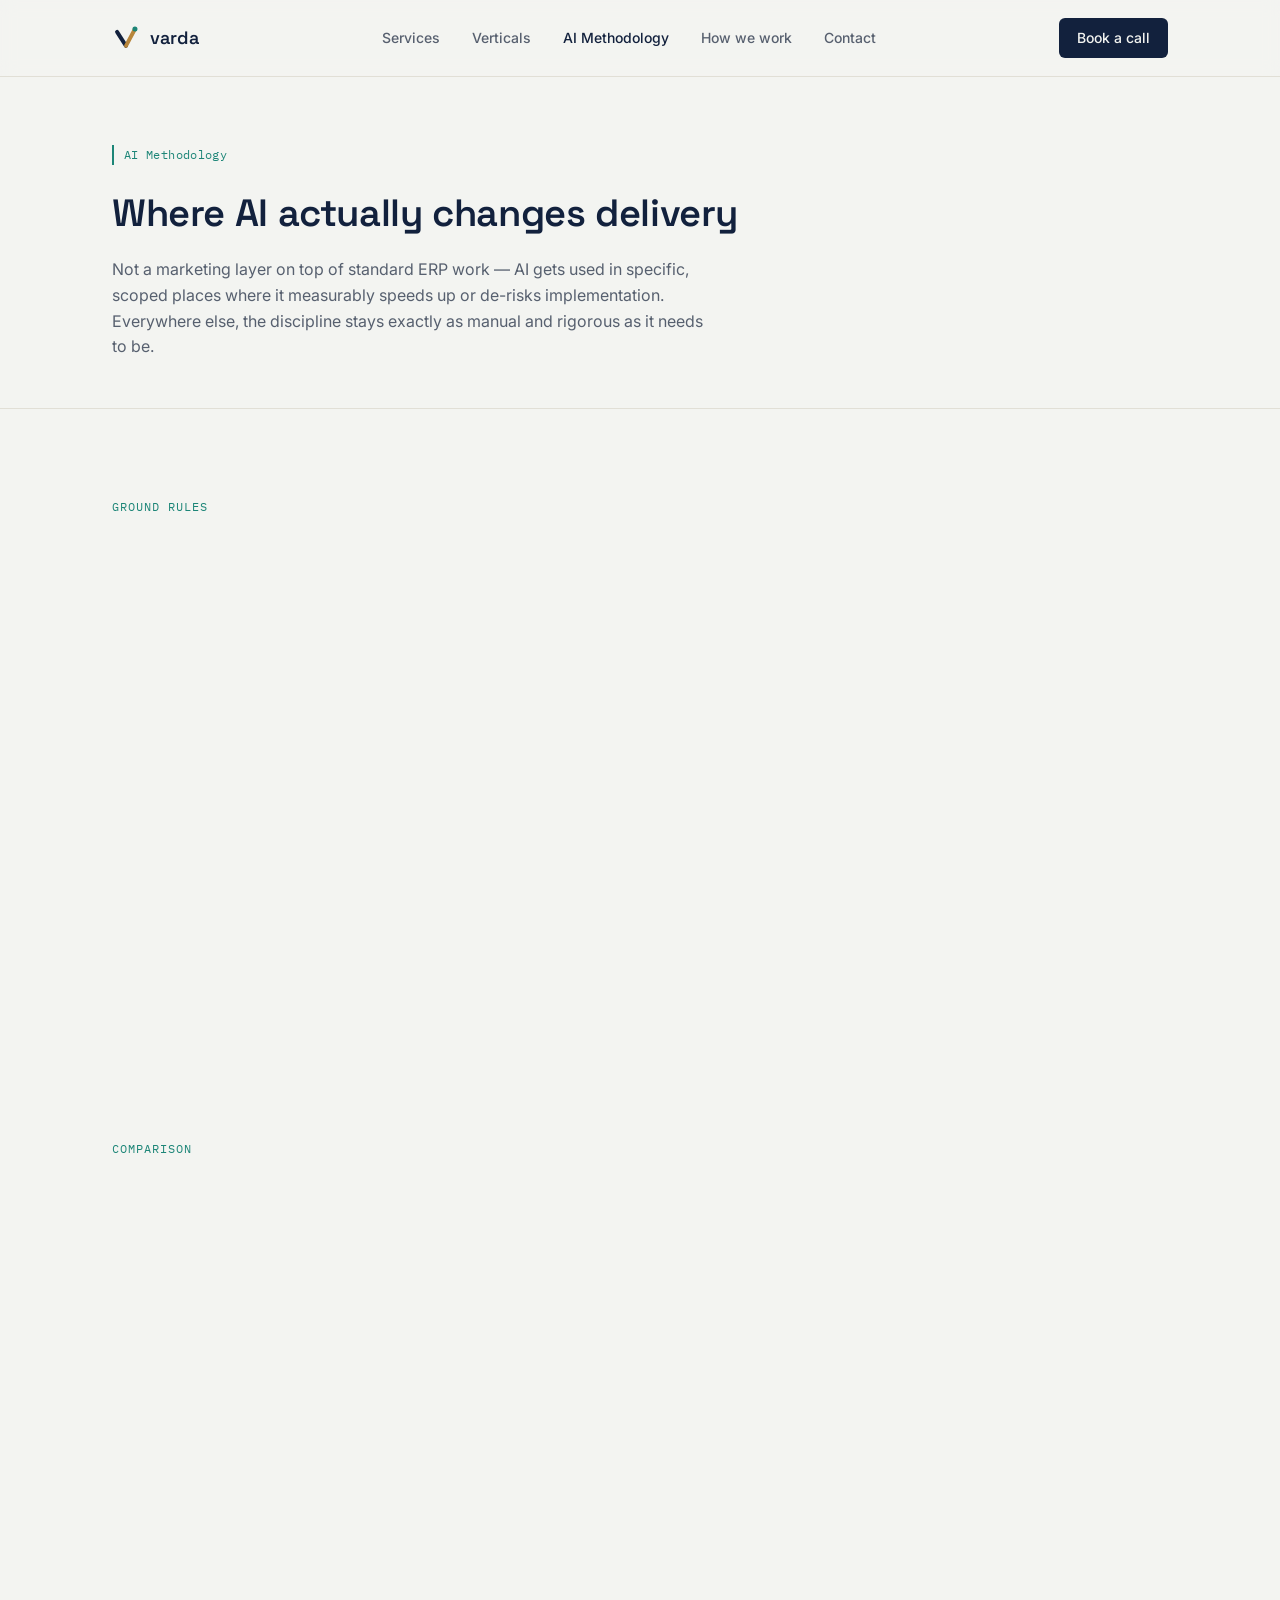
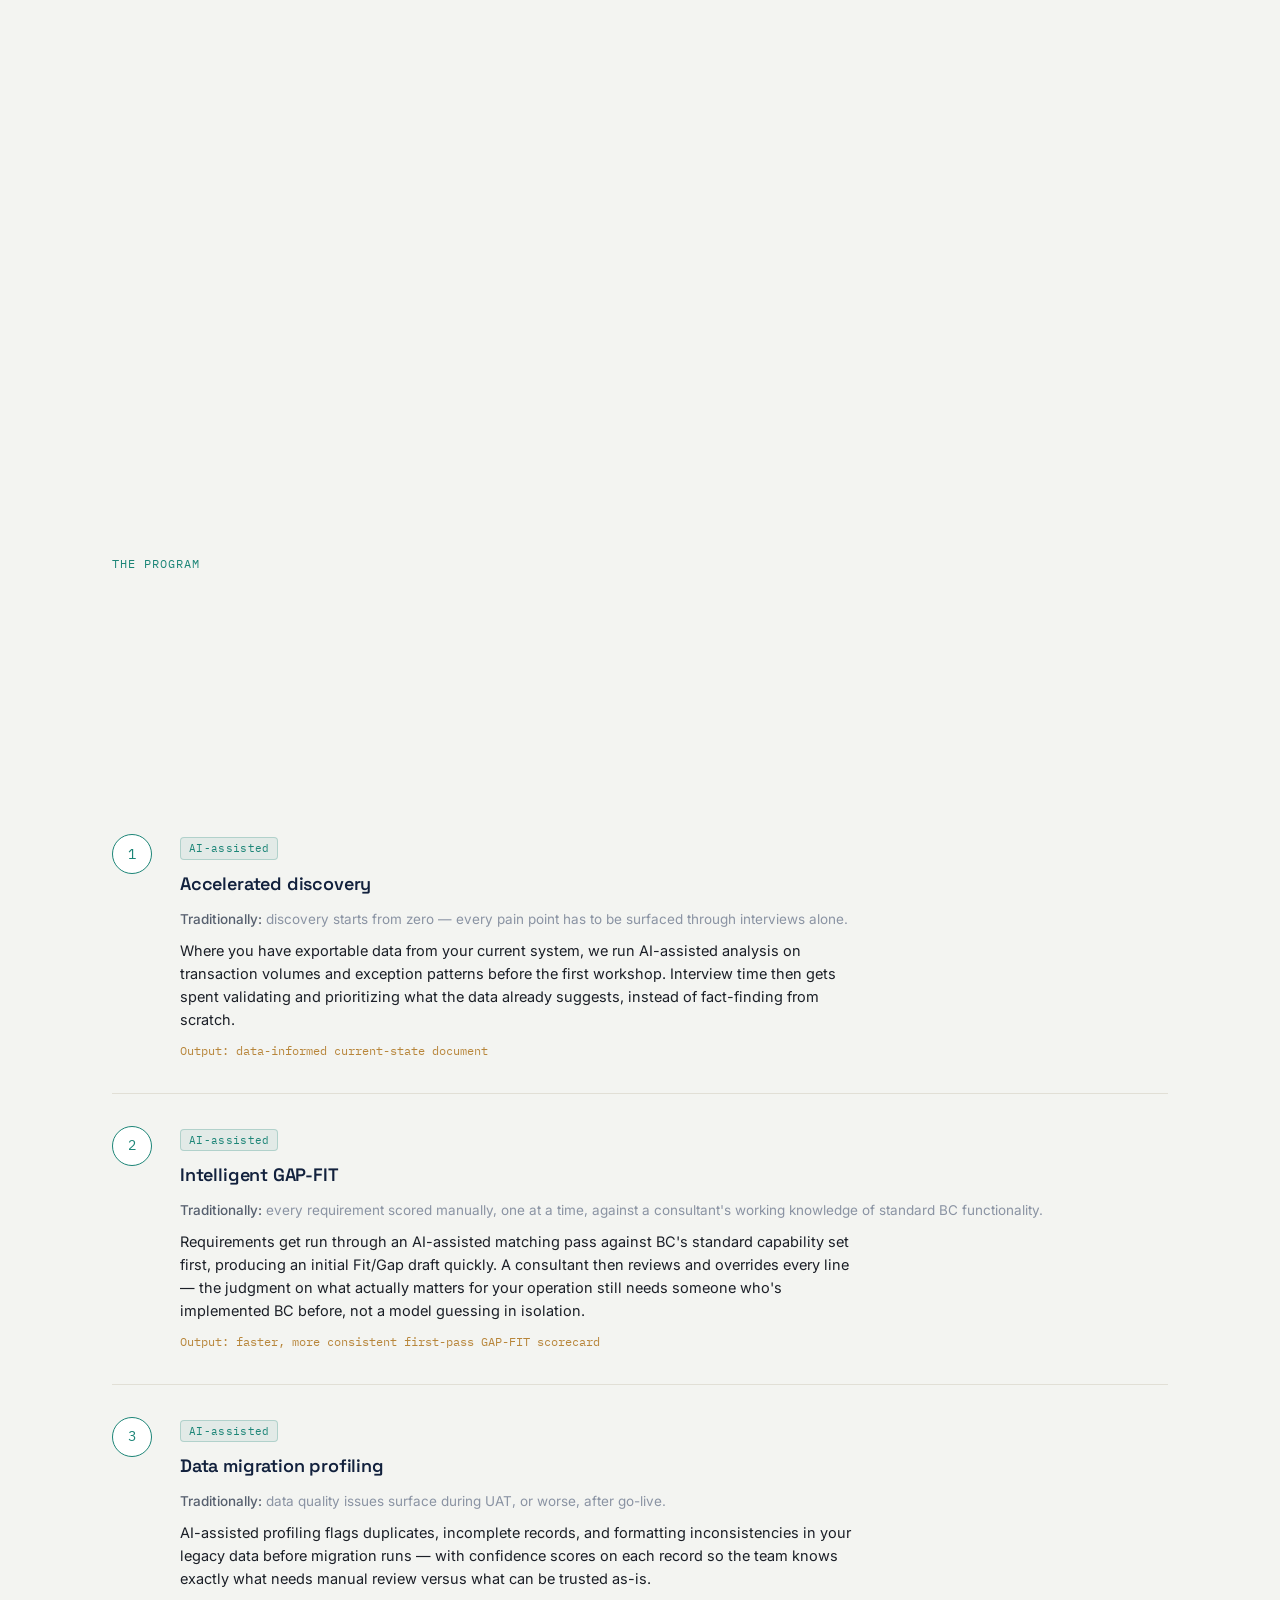
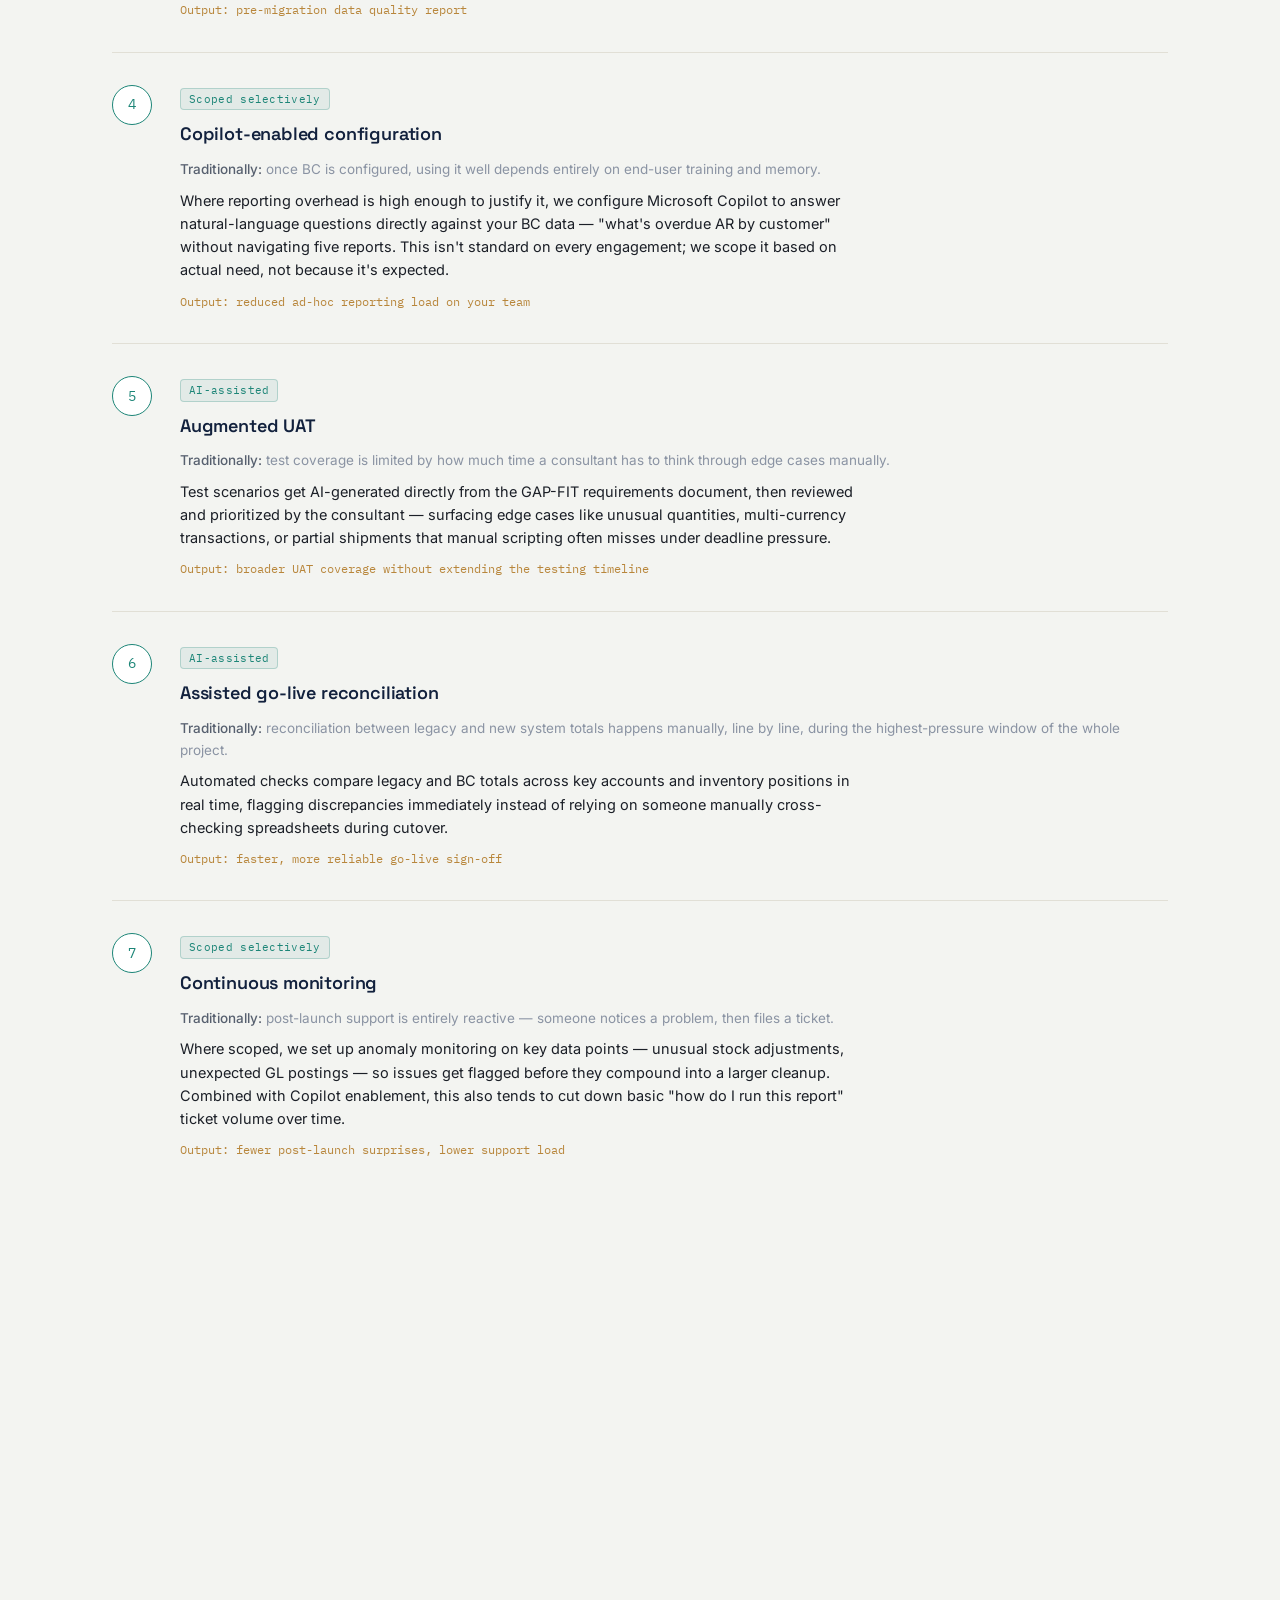
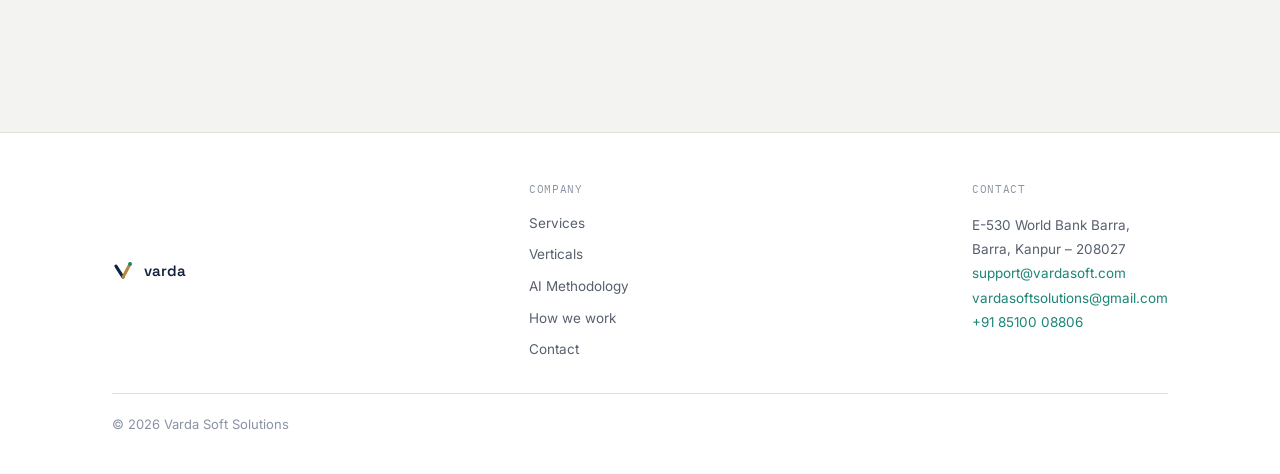
==== ai-methodology.html @ 79a188ea "Add files via upload" ====
<!DOCTYPE html>
<html lang="en">
<head>
<meta charset="UTF-8">
<meta name="viewport" content="width=device-width, initial-scale=1.0">
<title>AI Methodology — Varda Soft Solutions</title>
<link rel="preconnect" href="https://fonts.googleapis.com">
<link rel="stylesheet" href="https://fonts.googleapis.com/css2?family=Space+Grotesk:wght@500;600;700&family=Inter:wght@400;500;600&family=IBM+Plex+Mono:wght@400;500&display=swap">
<link rel="stylesheet" href="styles.css">
</head>
<body>

<header>
  <nav class="nav">
    <div class="brand">
      <svg viewBox="0 0 100 100" aria-hidden="true">
        <path d="M18 28 L50 78" stroke="#12213D" stroke-width="14" stroke-linecap="round" fill="none"/>
        <path d="M50 78 L82 18" stroke="#B8863B" stroke-width="14" stroke-linecap="round" fill="none"/>
        <circle cx="82" cy="18" r="9" fill="#1C8577"/>
      </svg>
      <span class="brand-word">varda</span>
    </div>
    <div class="navlinks">
      <a href="services.html">Services</a>
      <a href="verticals.html">Verticals</a>
      <a href="ai-methodology.html" class="active">AI Methodology</a>
      <a href="how-we-work.html">How we work</a>
      <a href="contact.html">Contact</a>
    </div>
    <a href="contact.html" class="navcta">Book a call</a>
  </nav>
</header>

<section class="page-hero">
  <div class="wrap">
    <span class="eyebrow">AI Methodology</span>
    <h1>Where AI actually changes delivery</h1>
    <p class="lead">Not a marketing layer on top of standard ERP work — AI gets used in specific, scoped places where it measurably speeds up or de-risks implementation. Everywhere else, the discipline stays exactly as manual and rigorous as it needs to be.</p>
  </div>
</section>

<section>
  <div class="wrap">
    <div class="section-label">Ground rules</div>
    <h2 class="section-title reveal">Three principles before any AI touches your implementation</h2>
    <div class="principle-grid reveal">
      <div class="principle-card">
        <div class="pnum">01</div>
        <h3>AI accelerates judgment, it doesn't replace it</h3>
        <p>Every AI-assisted output — a GAP-FIT draft, a data anomaly flag, a generated test case — gets reviewed by a consultant before it becomes a decision. AI produces a faster first pass; a person who has actually implemented BC signs off on it.</p>
      </div>
      <div class="principle-card">
        <div class="pnum">02</div>
        <h3>Scoped where it earns its cost</h3>
        <p>Not every engagement needs Copilot enablement or anomaly monitoring. We scope AI components based on where the manual effort is genuinely high — not because it's a trend worth billing for.</p>
      </div>
      <div class="principle-card">
        <div class="pnum">03</div>
        <h3>Sure Step and GAP-FIT discipline stays intact</h3>
        <p>AI doesn't skip phases or shortcut rigor. The same discovery, GAP-FIT, UAT, and cutover structure applies — it just runs faster and catches more, because a first pass gets done by a model instead of by hand.</p>
      </div>
    </div>
  </div>
</section>

<section>
  <div class="wrap">
    <div class="section-label">Comparison</div>
    <h2 class="section-title reveal">Traditional delivery vs. our approach</h2>
    <p class="section-sub reveal">Same phases, same rigor — different amount of manual grind at each step.</p>
    <div class="compare-wrap reveal">
      <table class="compare">
        <tr>
          <th>Phase</th>
          <th>Traditional approach</th>
          <th>Our approach</th>
        </tr>
        <tr>
          <td>Discovery</td>
          <td class="traditional">Entirely workshop and interview-driven. 2–3 weeks of people describing their process, which often differs from how they actually run it.</td>
          <td class="ai">Interviews supplemented with AI-assisted analysis of exported transaction data, where available — surfacing actual usage patterns and exception volumes before the first workshop.</td>
        </tr>
        <tr>
          <td>GAP-FIT</td>
          <td class="traditional">Manual scoring against a mental checklist. Quality and completeness depend heavily on individual consultant experience.</td>
          <td class="ai">AI-assisted first-pass matching of requirements against BC's standard capability set, producing a draft scorecard fast — then validated line by line by a consultant.</td>
        </tr>
        <tr>
          <td>Data migration</td>
          <td class="traditional">Issues like duplicates and inconsistent formatting usually surface during UAT, or after go-live once numbers don't add up.</td>
          <td class="ai">AI-assisted data profiling flags anomalies and duplicates before migration, with confidence scores showing exactly which records need manual review.</td>
        </tr>
        <tr>
          <td>UAT</td>
          <td class="traditional">Hand-written test scripts. Coverage limited by how much time the consultant has to think through edge cases.</td>
          <td class="ai">Test scenarios AI-generated from the GAP-FIT document, then reviewed and prioritized — surfacing edge cases manual scripting tends to miss under time pressure.</td>
        </tr>
        <tr>
          <td>Go-live reconciliation</td>
          <td class="traditional">Manual, line-by-line comparison between legacy and new system totals, done under time pressure during the cutover window.</td>
          <td class="ai">Automated reconciliation checks compare legacy and BC totals across key accounts and inventory positions, flagging discrepancies immediately.</td>
        </tr>
        <tr>
          <td>Post-launch support</td>
          <td class="traditional">Reactive — issues get reported by users, then investigated after the fact.</td>
          <td class="ai">Where scoped: anomaly monitoring on key data points, plus Copilot-enabled natural-language queries that reduce basic reporting tickets.</td>
        </tr>
      </table>
    </div>
  </div>
</section>

<section>
  <div class="wrap">
    <div class="section-label">The program</div>
    <h2 class="section-title reveal">The AI-augmented delivery phases in detail</h2>
    <p class="section-sub reveal">Same six-to-seven phase structure as any Sure Step-aligned engagement — here's specifically where and how AI gets layered in.</p>

    <div class="phase-detail">
      <div class="dot">1</div>
      <div>
        <span class="ai-tag">AI-assisted</span>
        <h3>Accelerated discovery</h3>
        <p class="trad-line"><strong>Traditionally:</strong> discovery starts from zero — every pain point has to be surfaced through interviews alone.</p>
        <p class="our-line">Where you have exportable data from your current system, we run AI-assisted analysis on transaction volumes and exception patterns before the first workshop. Interview time then gets spent validating and prioritizing what the data already suggests, instead of fact-finding from scratch.</p>
        <div class="phase-meta">Output: data-informed current-state document</div>
      </div>
    </div>

    <div class="phase-detail">
      <div class="dot">2</div>
      <div>
        <span class="ai-tag">AI-assisted</span>
        <h3>Intelligent GAP-FIT</h3>
        <p class="trad-line"><strong>Traditionally:</strong> every requirement scored manually, one at a time, against a consultant's working knowledge of standard BC functionality.</p>
        <p class="our-line">Requirements get run through an AI-assisted matching pass against BC's standard capability set first, producing an initial Fit/Gap draft quickly. A consultant then reviews and overrides every line — the judgment on what actually matters for your operation still needs someone who's implemented BC before, not a model guessing in isolation.</p>
        <div class="phase-meta">Output: faster, more consistent first-pass GAP-FIT scorecard</div>
      </div>
    </div>

    <div class="phase-detail">
      <div class="dot">3</div>
      <div>
        <span class="ai-tag">AI-assisted</span>
        <h3>Data migration profiling</h3>
        <p class="trad-line"><strong>Traditionally:</strong> data quality issues surface during UAT, or worse, after go-live.</p>
        <p class="our-line">AI-assisted profiling flags duplicates, incomplete records, and formatting inconsistencies in your legacy data before migration runs — with confidence scores on each record so the team knows exactly what needs manual review versus what can be trusted as-is.</p>
        <div class="phase-meta">Output: pre-migration data quality report</div>
      </div>
    </div>

    <div class="phase-detail">
      <div class="dot">4</div>
      <div>
        <span class="ai-tag">Scoped selectively</span>
        <h3>Copilot-enabled configuration</h3>
        <p class="trad-line"><strong>Traditionally:</strong> once BC is configured, using it well depends entirely on end-user training and memory.</p>
        <p class="our-line">Where reporting overhead is high enough to justify it, we configure Microsoft Copilot to answer natural-language questions directly against your BC data — "what's overdue AR by customer" without navigating five reports. This isn't standard on every engagement; we scope it based on actual need, not because it's expected.</p>
        <div class="phase-meta">Output: reduced ad-hoc reporting load on your team</div>
      </div>
    </div>

    <div class="phase-detail">
      <div class="dot">5</div>
      <div>
        <span class="ai-tag">AI-assisted</span>
        <h3>Augmented UAT</h3>
        <p class="trad-line"><strong>Traditionally:</strong> test coverage is limited by how much time a consultant has to think through edge cases manually.</p>
        <p class="our-line">Test scenarios get AI-generated directly from the GAP-FIT requirements document, then reviewed and prioritized by the consultant — surfacing edge cases like unusual quantities, multi-currency transactions, or partial shipments that manual scripting often misses under deadline pressure.</p>
        <div class="phase-meta">Output: broader UAT coverage without extending the testing timeline</div>
      </div>
    </div>

    <div class="phase-detail">
      <div class="dot">6</div>
      <div>
        <span class="ai-tag">AI-assisted</span>
        <h3>Assisted go-live reconciliation</h3>
        <p class="trad-line"><strong>Traditionally:</strong> reconciliation between legacy and new system totals happens manually, line by line, during the highest-pressure window of the whole project.</p>
        <p class="our-line">Automated checks compare legacy and BC totals across key accounts and inventory positions in real time, flagging discrepancies immediately instead of relying on someone manually cross-checking spreadsheets during cutover.</p>
        <div class="phase-meta">Output: faster, more reliable go-live sign-off</div>
      </div>
    </div>

    <div class="phase-detail">
      <div class="dot">7</div>
      <div>
        <span class="ai-tag">Scoped selectively</span>
        <h3>Continuous monitoring</h3>
        <p class="trad-line"><strong>Traditionally:</strong> post-launch support is entirely reactive — someone notices a problem, then files a ticket.</p>
        <p class="our-line">Where scoped, we set up anomaly monitoring on key data points — unusual stock adjustments, unexpected GL postings — so issues get flagged before they compound into a larger cleanup. Combined with Copilot enablement, this also tends to cut down basic "how do I run this report" ticket volume over time.</p>
        <div class="phase-meta">Output: fewer post-launch surprises, lower support load</div>
      </div>
    </div>

  </div>
</section>

<section>
  <div class="wrap">
    <div class="cta-band reveal">
      <h2>Want to know which parts of this actually apply to your project?</h2>
      <p>Not every engagement needs every AI component — we'll tell you honestly which ones are worth it for your scope.</p>
      <a href="contact.html" class="btn-primary">Book a discovery call</a>
    </div>
  </div>
</section>

<footer>
  <div class="wrap">
    <div class="footer-top">
      <div class="brand">
        <svg viewBox="0 0 100 100" aria-hidden="true" style="width:22px;height:22px;">
          <path d="M18 28 L50 78" stroke="#12213D" stroke-width="14" stroke-linecap="round" fill="none"/>
          <path d="M50 78 L82 18" stroke="#B8863B" stroke-width="14" stroke-linecap="round" fill="none"/>
          <circle cx="82" cy="18" r="9" fill="#1C8577"/>
        </svg>
        <span class="brand-word" style="font-size:15px;">varda</span>
      </div>
      <div>
        <div class="footer-col-label">Company</div>
        <div class="footer-links">
          <a href="services.html">Services</a>
          <a href="verticals.html">Verticals</a>
          <a href="ai-methodology.html">AI Methodology</a>
          <a href="how-we-work.html">How we work</a>
          <a href="contact.html">Contact</a>
        </div>
      </div>
      <div>
        <div class="footer-col-label">Contact</div>
        <div class="footer-contact">
          E-530 World Bank Barra,<br>Barra, Kanpur – 208027<br>
          <a href="mailto:support@vardasoft.com">support@vardasoft.com</a><br>
          <a href="mailto:vardasoftsolutions@gmail.com">vardasoftsolutions@gmail.com</a><br>
          <a href="tel:+918510008806">+91 85100 08806</a>
        </div>
      </div>
    </div>
    <div class="footer-bottom">
      <div class="footer-copy">© 2026 Varda Soft Solutions</div>
    </div>
  </div>
</footer>

</body>
</html>
---- styles.css ----
:root{
  --ink:#12213D;
  --ink-2:#1B2E52;
  --brass:#B8863B;
  --brass-light:#D9AE6C;
  --teal:#1C8577;
  --paper:#F3F4F1;
  --paper-2:#FFFFFF;
  --slate:#57606F;
  --slate-light:#8A93A3;
  --text:#1B1F27;
  --border:#E1DFD6;
  --radius:10px;
  --wrap:1120px;
}
*{box-sizing:border-box;margin:0;padding:0;}
html{scroll-behavior:smooth;}
body{
  font-family:'Inter',sans-serif;
  background:var(--paper);
  color:var(--text);
  line-height:1.6;
  -webkit-font-smoothing:antialiased;
}
a{color:inherit;text-decoration:none;}
.wrap{max-width:var(--wrap);margin:0 auto;padding:0 32px;}
h1,h2,h3{font-family:'Space Grotesk',sans-serif;font-weight:600;color:var(--ink);letter-spacing:-0.01em;}
.mono{font-family:'IBM Plex Mono',monospace;}

/* header */
header{
  position:sticky;top:0;z-index:50;
  background:rgba(243,244,241,0.92);
  backdrop-filter:blur(8px);
  border-bottom:0.5px solid var(--border);
}
.nav{display:flex;align-items:center;justify-content:space-between;padding:18px 32px;max-width:var(--wrap);margin:0 auto;}
.brand{display:flex;align-items:center;gap:10px;}
.brand svg{width:28px;height:28px;flex-shrink:0;}
.brand-word{font-family:'Space Grotesk',sans-serif;font-weight:600;font-size:18px;color:var(--ink);}
.navlinks{display:flex;gap:32px;font-size:14px;font-weight:500;color:var(--slate);}
.navlinks a:hover, .navlinks a.active{color:var(--ink);}
.navcta{
  font-size:14px;font-weight:500;padding:9px 18px;
  background:var(--ink);color:var(--paper);border-radius:6px;
  transition:background 0.15s ease;
}
.navcta:hover{background:var(--ink-2);}

/* hero (home) */
.hero{position:relative;overflow:hidden;padding:96px 0 88px;}
.hero-motif{position:absolute;top:-40px;right:-60px;width:520px;height:520px;opacity:0.05;pointer-events:none;}
.hero-inner{max-width:680px;position:relative;z-index:1;}
.eyebrow{
  display:inline-block;
  font-family:'IBM Plex Mono',monospace;font-size:12px;color:var(--teal);
  border-left:2px solid var(--teal);
  padding-left:10px;margin-bottom:24px;letter-spacing:0.03em;
}
.hero h1{font-size:52px;line-height:1.08;margin-bottom:20px;}
.hero h1 .accent{color:var(--brass);}
.hero p.lead{font-size:18px;color:var(--slate);max-width:560px;margin-bottom:36px;}
.hero-ctas{display:flex;gap:16px;align-items:center;flex-wrap:wrap;}

/* page hero (interior pages) */
.page-hero{padding:64px 0 48px;border-bottom:0.5px solid var(--border);}
.page-hero .eyebrow{margin-bottom:18px;}
.page-hero h1{font-size:38px;margin-bottom:14px;}
.page-hero p.lead{font-size:16px;color:var(--slate);max-width:600px;}

.btn-primary{
  font-size:15px;font-weight:500;padding:14px 26px;border-radius:8px;
  background:var(--brass);color:var(--ink);
  transition:background 0.15s ease, transform 0.15s ease;
  display:inline-block;
}
.btn-primary:hover{background:var(--brass-light);transform:translateY(-1px);}
.btn-ghost{font-size:15px;font-weight:500;color:var(--ink);border-bottom:1.5px solid var(--border);padding-bottom:2px;}
.btn-ghost:hover{border-color:var(--ink);}
a:focus-visible,button:focus-visible{outline:2px solid var(--teal);outline-offset:3px;}

/* credibility strip */
.credibility{border-top:0.5px solid var(--border);border-bottom:0.5px solid var(--border);padding:22px 0;background:var(--paper-2);}
.credibility p{font-size:14px;color:var(--slate);text-align:center;}
.credibility strong{color:var(--ink);font-weight:600;}

/* section shell */
section{padding:88px 0;}
.section-label{
  font-family:'IBM Plex Mono',monospace;font-size:12px;color:var(--teal);
  text-transform:uppercase;letter-spacing:0.08em;margin-bottom:12px;
}
.section-title{font-size:32px;margin-bottom:16px;max-width:560px;}
.section-sub{font-size:16px;color:var(--slate);max-width:520px;margin-bottom:48px;}

/* services */
.service-grid{display:grid;grid-template-columns:repeat(2,1fr);gap:1px;background:var(--border);border:0.5px solid var(--border);border-radius:var(--radius);overflow:hidden;}
.service-card{background:var(--paper-2);padding:36px;}
.service-num{font-family:'IBM Plex Mono',monospace;font-size:12px;color:var(--slate-light);margin-bottom:20px;}
.service-card h3{font-size:19px;margin-bottom:10px;}
.service-card p{font-size:14.5px;color:var(--slate);}
.service-card ul{margin-top:14px;padding-left:18px;}
.service-card li{font-size:13.5px;color:var(--slate);margin-bottom:6px;}

/* service detail (services page) */
.service-detail{border-bottom:0.5px solid var(--border);padding:56px 0;display:grid;grid-template-columns:220px 1fr;gap:48px;}
.service-detail:last-child{border-bottom:none;}
.service-detail .num{font-family:'IBM Plex Mono',monospace;font-size:14px;color:var(--brass);}
.service-detail h2{font-size:24px;margin:8px 0 0;}
.service-detail-body p{font-size:15px;color:var(--slate);margin-bottom:16px;max-width:620px;}
.service-detail-body ul{padding-left:20px;}
.service-detail-body li{font-size:14.5px;color:var(--text);margin-bottom:8px;}
.detail-meta{display:flex;gap:28px;margin:20px 0 24px;flex-wrap:wrap;padding:16px 0;border-top:0.5px solid var(--border);border-bottom:0.5px solid var(--border);}
.detail-meta div{font-size:12.5px;color:var(--slate);}
.detail-meta strong{display:block;color:var(--ink);font-family:'IBM Plex Mono',monospace;font-weight:500;font-size:14px;margin-top:3px;}
.detail-subhead{font-size:12px;font-weight:600;color:var(--ink);text-transform:uppercase;letter-spacing:0.05em;margin:22px 0 10px;}
.detail-subhead:first-of-type{margin-top:4px;}

/* verticals */
.verticals{background:var(--ink);color:var(--paper);}
.verticals .section-label{color:var(--brass-light);}
.verticals .section-title{color:var(--paper);}
.verticals .section-sub{color:#A9B2C4;}
.vert-grid{display:grid;grid-template-columns:repeat(3,1fr);gap:32px;}
.vert-card{border-top:2px solid var(--brass);padding-top:20px;}
.vert-card h3{color:var(--paper);font-size:17px;margin-bottom:10px;}
.vert-card p{font-size:14px;color:#A9B2C4;}

/* vertical detail (verticals page) */
.vertical-detail{border:0.5px solid var(--border);border-radius:var(--radius);background:var(--paper-2);padding:40px;margin-bottom:24px;}
.vertical-detail h2{font-size:22px;margin-bottom:12px;}
.vertical-detail p.intro{font-size:15px;color:var(--slate);max-width:640px;margin-bottom:20px;}
.vertical-detail ul{padding-left:20px;}
.vertical-detail li{font-size:14.5px;color:var(--text);margin-bottom:10px;max-width:680px;}
.vertical-detail li strong{color:var(--ink);}
.vertical-tags{display:flex;gap:8px;flex-wrap:wrap;}
.vertical-tags span{
  font-family:'IBM Plex Mono',monospace;font-size:11.5px;color:var(--teal);
  background:rgba(28,133,119,0.08);border:0.5px solid rgba(28,133,119,0.25);
  padding:4px 10px;border-radius:5px;
}

/* process */
.process-row{display:flex;gap:0;overflow-x:auto;padding-bottom:8px;}
.process-step{flex:1;min-width:150px;padding-right:24px;position:relative;}
.process-step:not(:last-child)::after{
  content:"";position:absolute;top:11px;right:0;width:16px;height:1px;background:var(--border);
}
.process-dot{width:22px;height:22px;border-radius:50%;background:var(--paper-2);border:1.5px solid var(--brass);
  display:flex;align-items:center;justify-content:center;font-family:'IBM Plex Mono',monospace;font-size:11px;color:var(--brass);margin-bottom:16px;}
.process-step h3{font-size:15px;margin-bottom:6px;}
.process-step p{font-size:13px;color:var(--slate);}

/* process detail (how-we-work page) */
.process-detail{display:flex;gap:28px;padding:36px 0;border-bottom:0.5px solid var(--border);}
.process-detail:last-child{border-bottom:none;}
.process-detail .dot{
  flex-shrink:0;width:40px;height:40px;border-radius:50%;background:var(--paper-2);border:1.5px solid var(--brass);
  display:flex;align-items:center;justify-content:center;font-family:'IBM Plex Mono',monospace;font-size:15px;color:var(--brass);
}
.process-detail h3{font-size:19px;margin-bottom:8px;}
.process-detail p{font-size:14.5px;color:var(--slate);max-width:640px;margin-bottom:12px;}
.process-detail ul{padding-left:18px;margin-bottom:10px;}
.process-detail li{font-size:14px;color:var(--text);margin-bottom:6px;max-width:620px;}
.process-detail .phase-meta{font-family:'IBM Plex Mono',monospace;font-size:12px;color:var(--brass);margin-top:8px;}

/* AI methodology page */
.principle-grid{display:grid;grid-template-columns:repeat(3,1fr);gap:24px;margin-bottom:8px;}
.principle-card{background:var(--paper-2);border:0.5px solid var(--border);border-radius:var(--radius);padding:28px;}
.principle-card .pnum{font-family:'IBM Plex Mono',monospace;font-size:12px;color:var(--teal);margin-bottom:14px;}
.principle-card h3{font-size:16px;margin-bottom:10px;}
.principle-card p{font-size:14px;color:var(--slate);}

.compare-wrap{overflow-x:auto;border-radius:var(--radius);border:0.5px solid var(--border);}
table.compare{width:100%;border-collapse:collapse;background:var(--paper-2);min-width:640px;}
table.compare th,table.compare td{padding:16px 20px;text-align:left;font-size:13.5px;vertical-align:top;border-bottom:0.5px solid var(--border);}
table.compare th{background:var(--ink);color:var(--paper);font-family:'Space Grotesk',sans-serif;font-weight:600;font-size:12.5px;text-transform:uppercase;letter-spacing:0.04em;}
table.compare td:first-child{color:var(--ink);width:190px;font-weight:500;}
table.compare td.traditional{color:var(--slate);}
table.compare td.ai{color:var(--text);border-left:2px solid var(--brass);background:rgba(184,134,59,0.05);}
table.compare tr:last-child td{border-bottom:none;}

.ai-tag{
  display:inline-block;font-family:'IBM Plex Mono',monospace;font-size:10.5px;color:var(--teal);
  background:rgba(28,133,119,0.08);border:0.5px solid rgba(28,133,119,0.25);
  padding:2px 8px;border-radius:4px;margin-bottom:10px;letter-spacing:0.03em;
}
.phase-detail{display:flex;gap:28px;padding:32px 0;border-bottom:0.5px solid var(--border);}
.phase-detail:last-child{border-bottom:none;}
.phase-detail .dot{
  flex-shrink:0;width:40px;height:40px;border-radius:50%;background:var(--paper-2);border:1.5px solid var(--teal);
  display:flex;align-items:center;justify-content:center;font-family:'IBM Plex Mono',monospace;font-size:14px;color:var(--teal);
}
.phase-detail h3{font-size:18px;margin-bottom:10px;}
.phase-detail .trad-line{font-size:13.5px;color:var(--slate-light);margin-bottom:8px;}
.phase-detail .trad-line strong{color:var(--slate);font-weight:500;}
.phase-detail .our-line{font-size:14.5px;color:var(--text);margin-bottom:10px;max-width:680px;}
.phase-detail .our-line strong{color:var(--ink);}
.phase-detail .phase-meta{font-family:'IBM Plex Mono',monospace;font-size:12px;color:var(--brass);}

@media (max-width:820px){
  .principle-grid{grid-template-columns:1fr;}
  .phase-detail{flex-direction:column;gap:12px;}
}

/* case studies */
.case-grid{display:grid;grid-template-columns:repeat(3,1fr);gap:24px;}
.case-card{background:var(--paper-2);border:0.5px solid var(--border);border-radius:var(--radius);padding:30px;display:flex;flex-direction:column;}
.case-tag{
  font-family:'IBM Plex Mono',monospace;font-size:11px;color:var(--teal);
  text-transform:uppercase;letter-spacing:0.06em;margin-bottom:14px;
}
.case-placeholder{
  font-size:11px;color:var(--slate-light);border:0.5px dashed var(--border);
  display:inline-block;padding:2px 8px;border-radius:4px;margin-bottom:14px;
}
.case-card h3{font-size:17px;margin-bottom:14px;}
.case-block{margin-bottom:12px;}
.case-block .k{font-size:11px;color:var(--slate-light);text-transform:uppercase;letter-spacing:0.05em;margin-bottom:3px;}
.case-block .v{font-size:13.5px;color:var(--text);}
.case-metric{
  margin-top:auto;padding-top:16px;border-top:0.5px solid var(--border);
  font-family:'IBM Plex Mono',monospace;font-size:20px;color:var(--ink);font-weight:500;
}
.case-metric span{display:block;font-family:'Inter',sans-serif;font-size:12px;color:var(--slate);font-weight:400;margin-top:2px;}

/* testimonials */
.testimonials{background:var(--paper-2);border-top:0.5px solid var(--border);border-bottom:0.5px solid var(--border);}
.testimonial-grid{display:grid;grid-template-columns:repeat(2,1fr);gap:32px;}
.testimonial-card{position:relative;padding-left:28px;}
.testimonial-card .quote-mark{
  position:absolute;left:0;top:-6px;font-family:'Space Grotesk',serif;font-size:40px;color:var(--brass);line-height:1;
}
.testimonial-card p.quote{font-size:15.5px;color:var(--text);margin-bottom:16px;font-style:italic;}
.testimonial-card .who{font-size:13.5px;color:var(--ink);font-weight:500;}
.testimonial-card .role{font-size:12.5px;color:var(--slate);}

/* contact page */
.contact-grid{display:grid;grid-template-columns:1fr 1fr;gap:40px;}
.contact-card{background:var(--paper-2);border:0.5px solid var(--border);border-radius:var(--radius);padding:36px;}
.contact-card h3{font-size:16px;margin-bottom:18px;}
.contact-row{display:flex;gap:12px;margin-bottom:16px;align-items:flex-start;}
.contact-row .k{font-size:12px;color:var(--slate-light);text-transform:uppercase;letter-spacing:0.05em;min-width:70px;padding-top:2px;}
.contact-row .v{font-size:14.5px;color:var(--text);}
.contact-row .v a{color:var(--teal);}
.contact-row .v a:hover{text-decoration:underline;}

/* cta band */
.cta-band{background:var(--paper-2);border:0.5px solid var(--border);border-radius:16px;padding:56px;text-align:center;margin:0 auto;max-width:calc(var(--wrap) - 64px);}
.cta-band h2{font-size:28px;margin-bottom:14px;}
.cta-band p{color:var(--slate);margin-bottom:28px;font-size:15px;}

/* footer */
footer{padding:48px 0 40px;border-top:0.5px solid var(--border);background:var(--paper-2);}
.footer-top{display:flex;justify-content:space-between;flex-wrap:wrap;gap:32px;margin-bottom:32px;}
.footer-links{display:flex;flex-direction:column;gap:10px;font-size:13.5px;color:var(--slate);}
.footer-links a:hover{color:var(--ink);}
.footer-contact{font-size:13.5px;color:var(--slate);line-height:1.8;}
.footer-contact a{color:var(--teal);}
.footer-contact a:hover{text-decoration:underline;}
.footer-col-label{font-family:'IBM Plex Mono',monospace;font-size:11px;color:var(--slate-light);text-transform:uppercase;letter-spacing:0.06em;margin-bottom:14px;}
.footer-bottom{border-top:0.5px solid var(--border);padding-top:20px;display:flex;justify-content:space-between;flex-wrap:wrap;gap:12px;}
.footer-copy{font-size:13px;color:var(--slate-light);}

.reveal{opacity:0;transform:translateY(14px);transition:opacity 0.5s ease, transform 0.5s ease;}
.reveal.in{opacity:1;transform:translateY(0);}

@media (max-width:820px){
  .navlinks{display:none;}
  .hero h1{font-size:38px;}
  .service-grid{grid-template-columns:1fr;}
  .vert-grid{grid-template-columns:1fr;gap:28px;}
  .cta-band{padding:40px 28px;}
  .service-detail{grid-template-columns:1fr;gap:12px;}
  .contact-grid{grid-template-columns:1fr;}
  .footer-top{gap:24px;}
}
@media (prefers-reduced-motion: reduce){
  html{scroll-behavior:auto;}
  .reveal{opacity:1;transform:none;transition:none;}
}
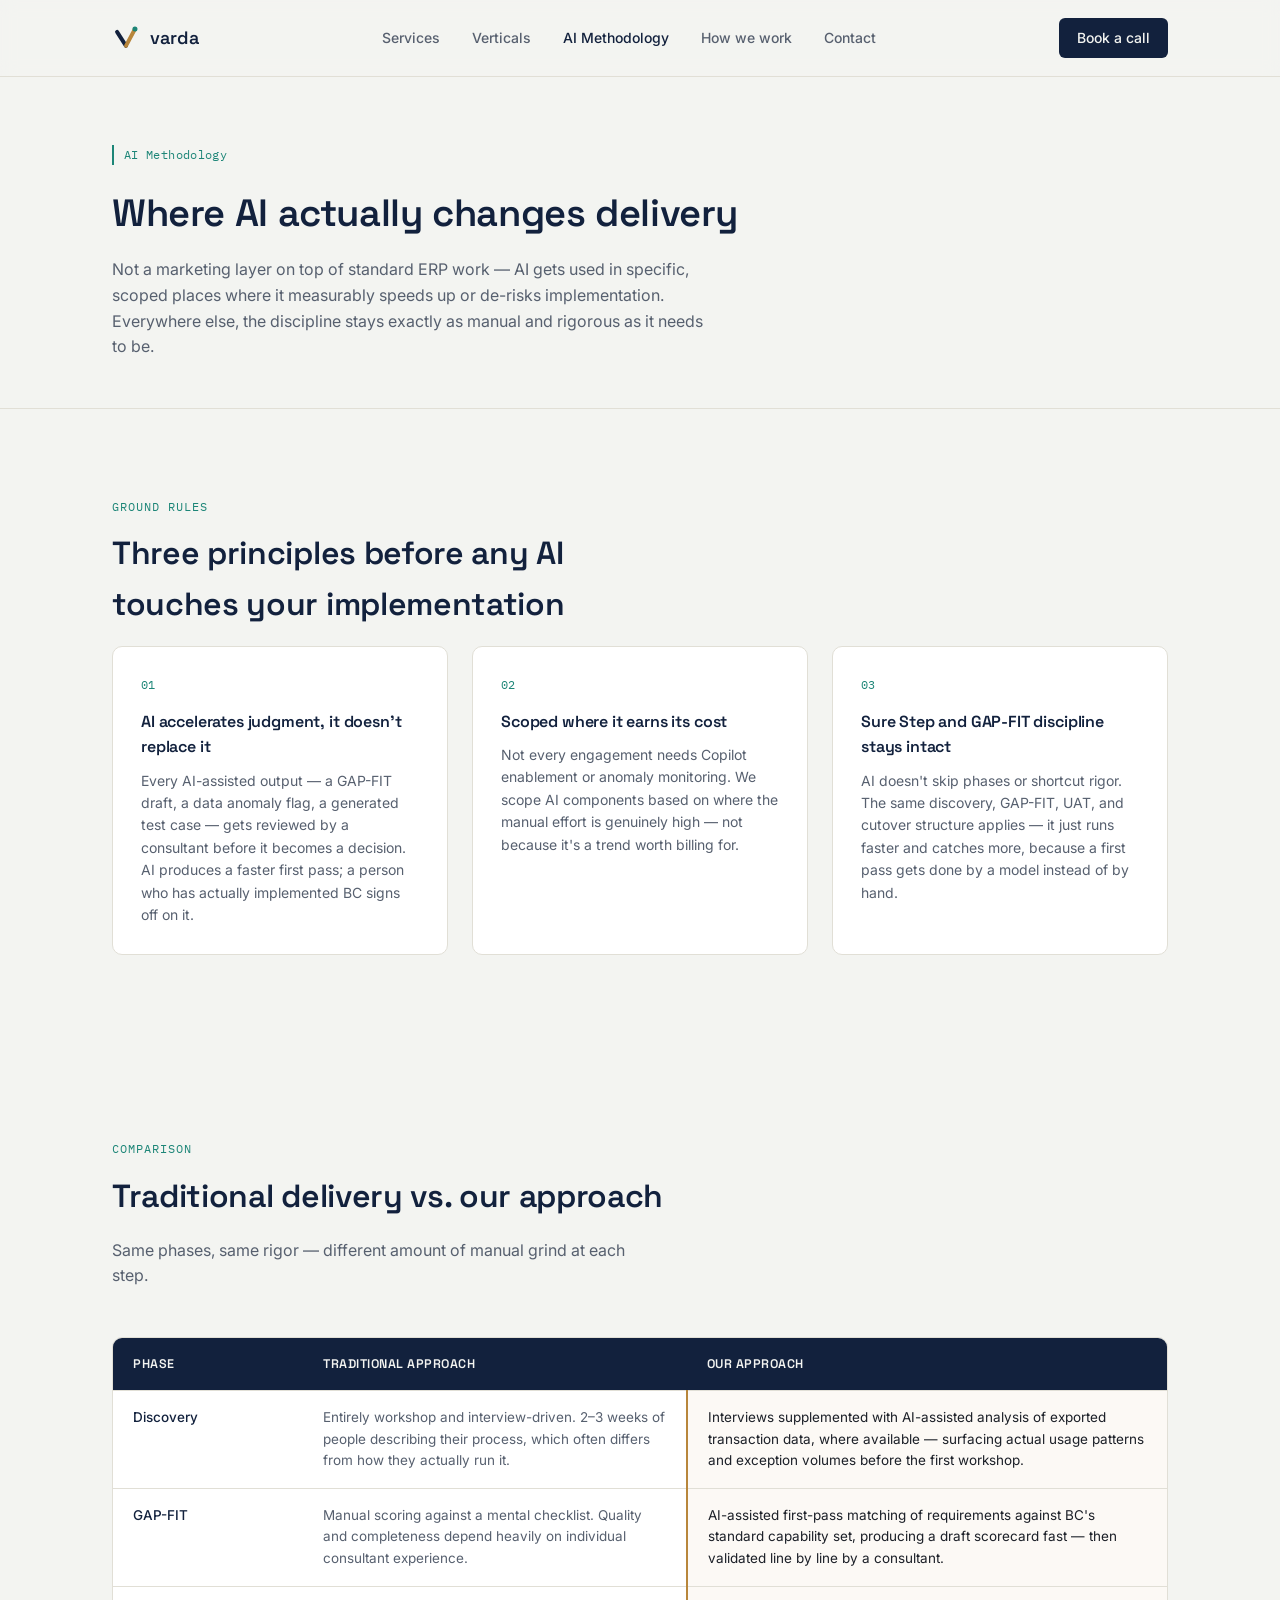
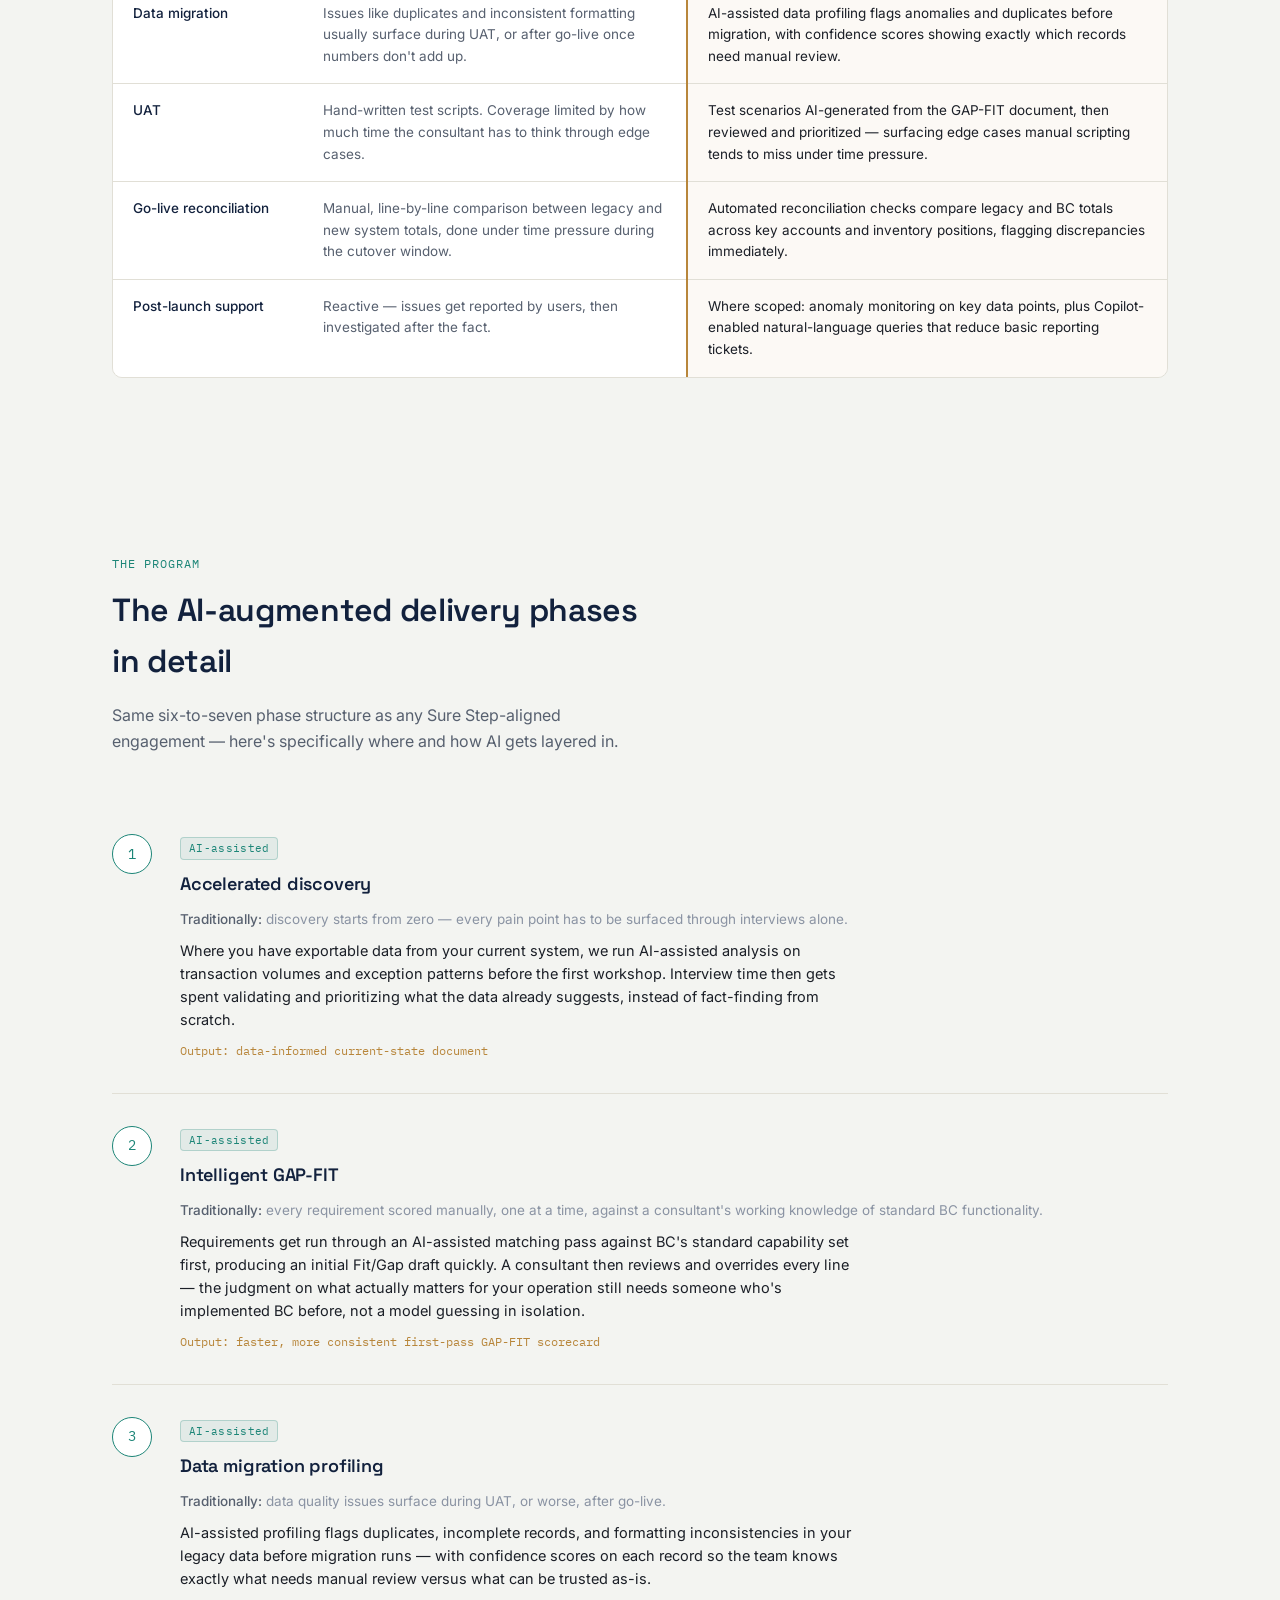
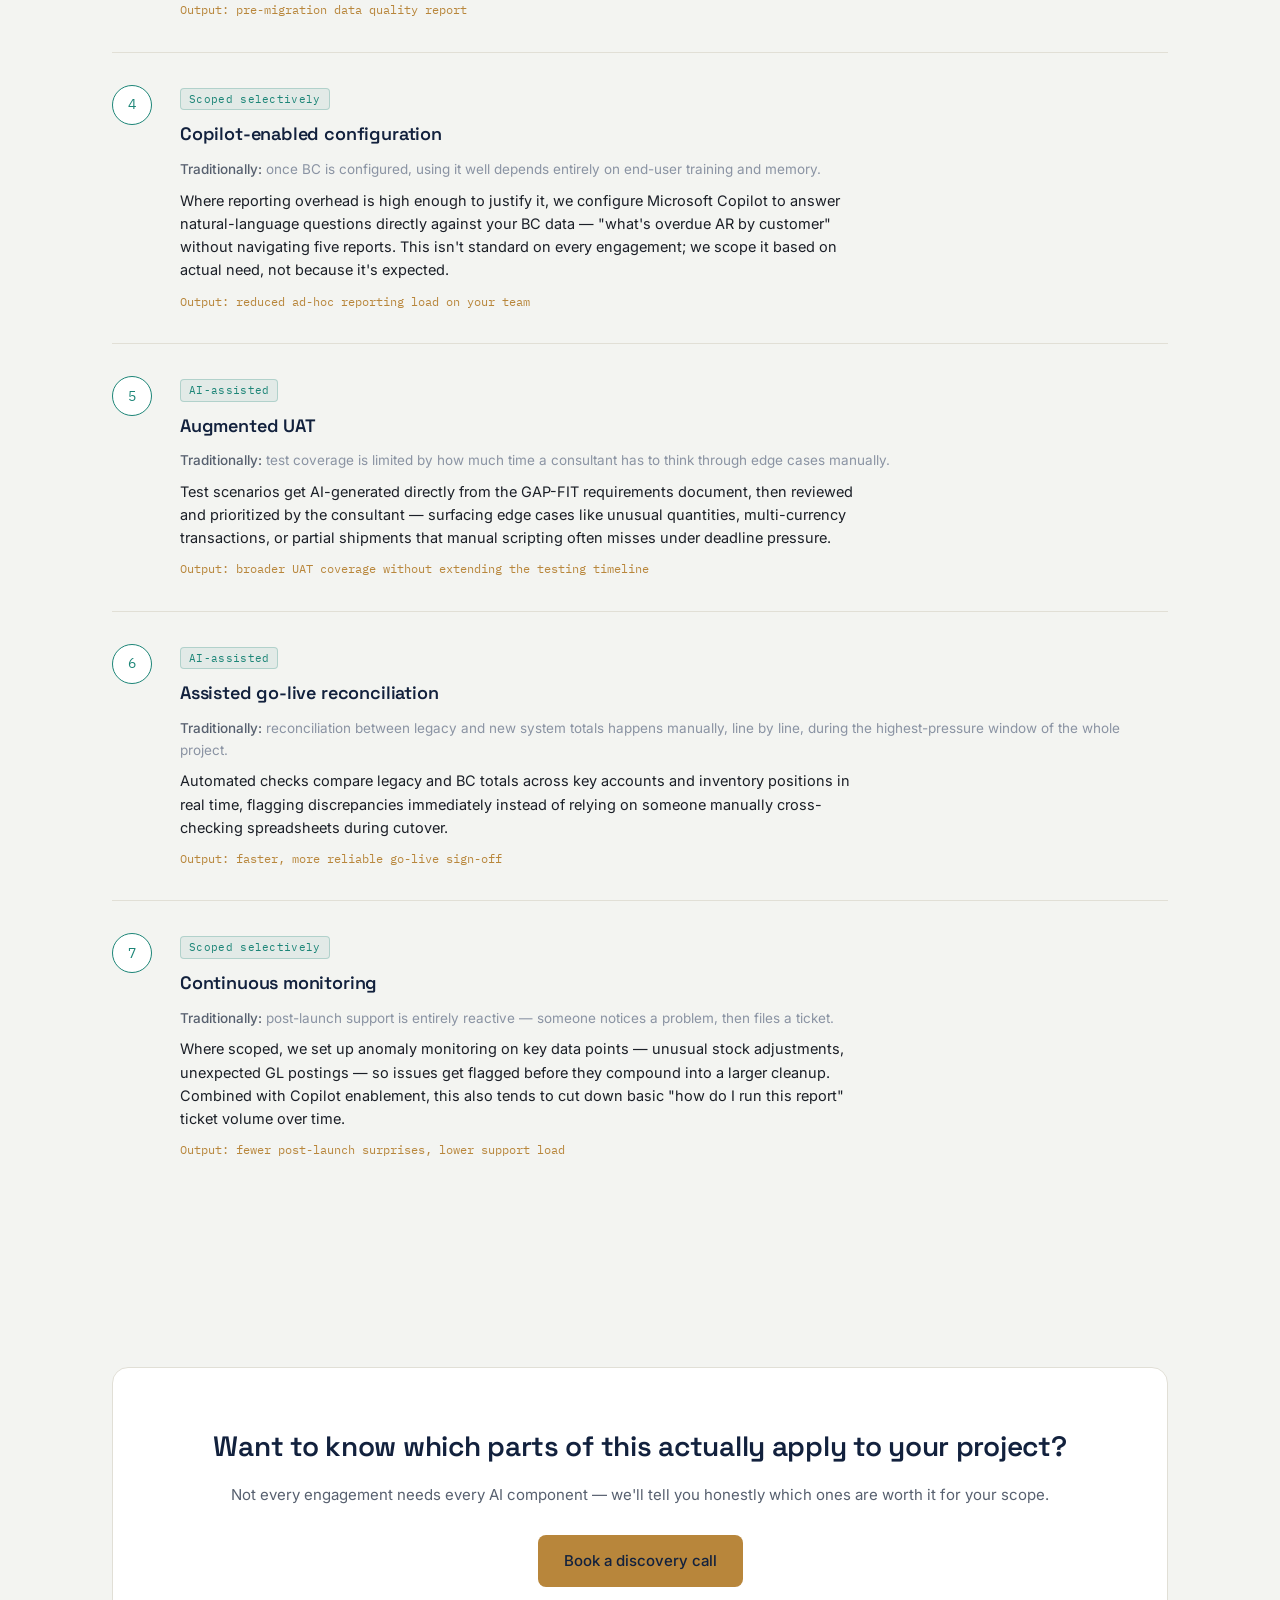
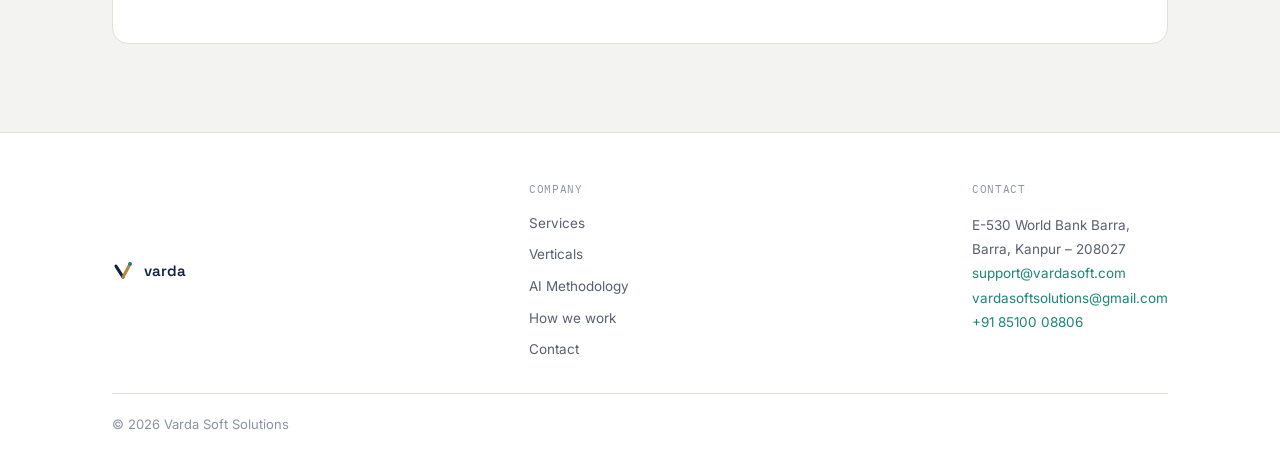
==== commit 745e4c72: "Add files via upload" ====
--- a/ai-methodology.html
+++ b/ai-methodology.html
@@ -7,6 +7,7 @@
 <link rel="preconnect" href="https://fonts.googleapis.com">
 <link rel="stylesheet" href="https://fonts.googleapis.com/css2?family=Space+Grotesk:wght@500;600;700&family=Inter:wght@400;500;600&family=IBM+Plex+Mono:wght@400;500&display=swap">
 <link rel="stylesheet" href="styles.css">
+<noscript><style>.reveal{opacity:1!important;transform:none!important;}</style></noscript>
 </head>
 <body>
 
@@ -243,5 +244,17 @@
   </div>
 </footer>
 
+<script>
+  const els = document.querySelectorAll('.reveal');
+  if('IntersectionObserver' in window){
+    const io = new IntersectionObserver((entries)=>{
+      entries.forEach(e=>{ if(e.isIntersecting){ e.target.classList.add('in'); io.unobserve(e.target); } });
+    }, {threshold:0.15});
+    els.forEach(el=>io.observe(el));
+  } else {
+    els.forEach(el=>el.classList.add('in'));
+  }
+</script>
+
 </body>
 </html>
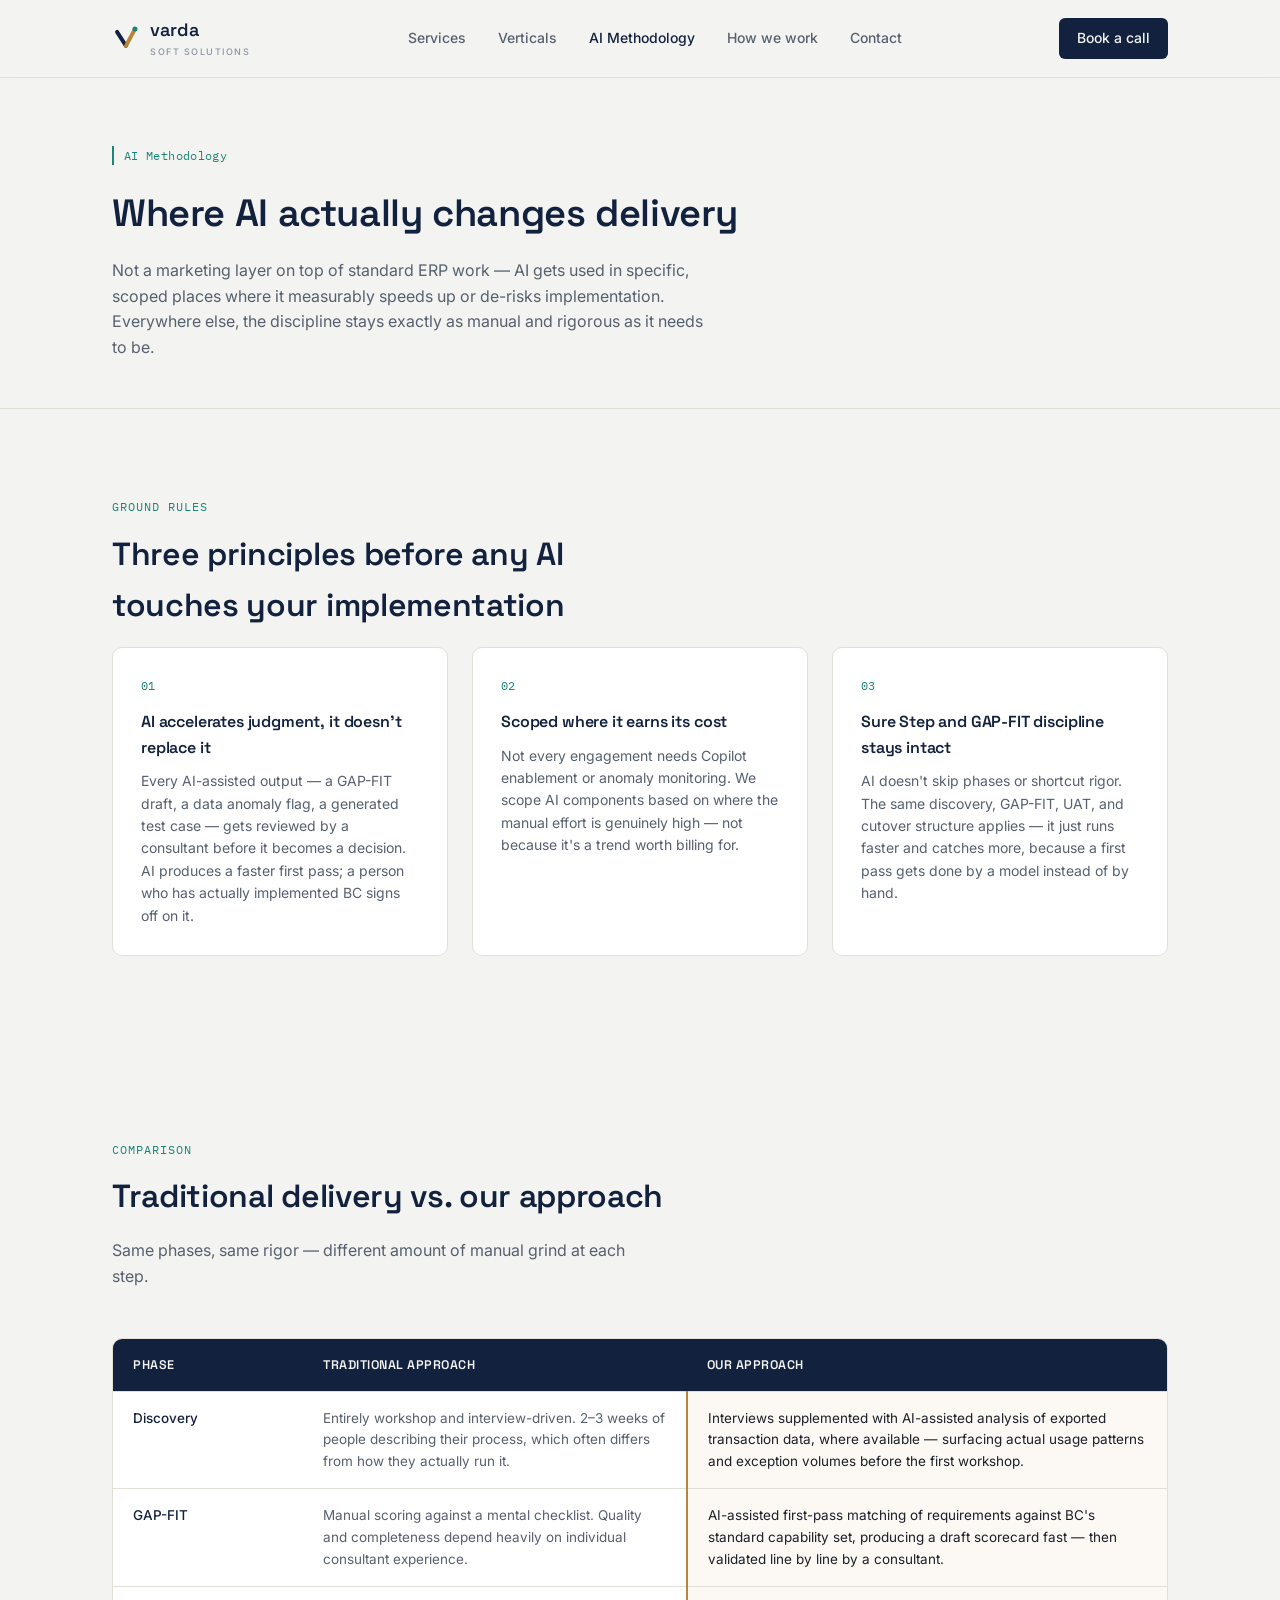
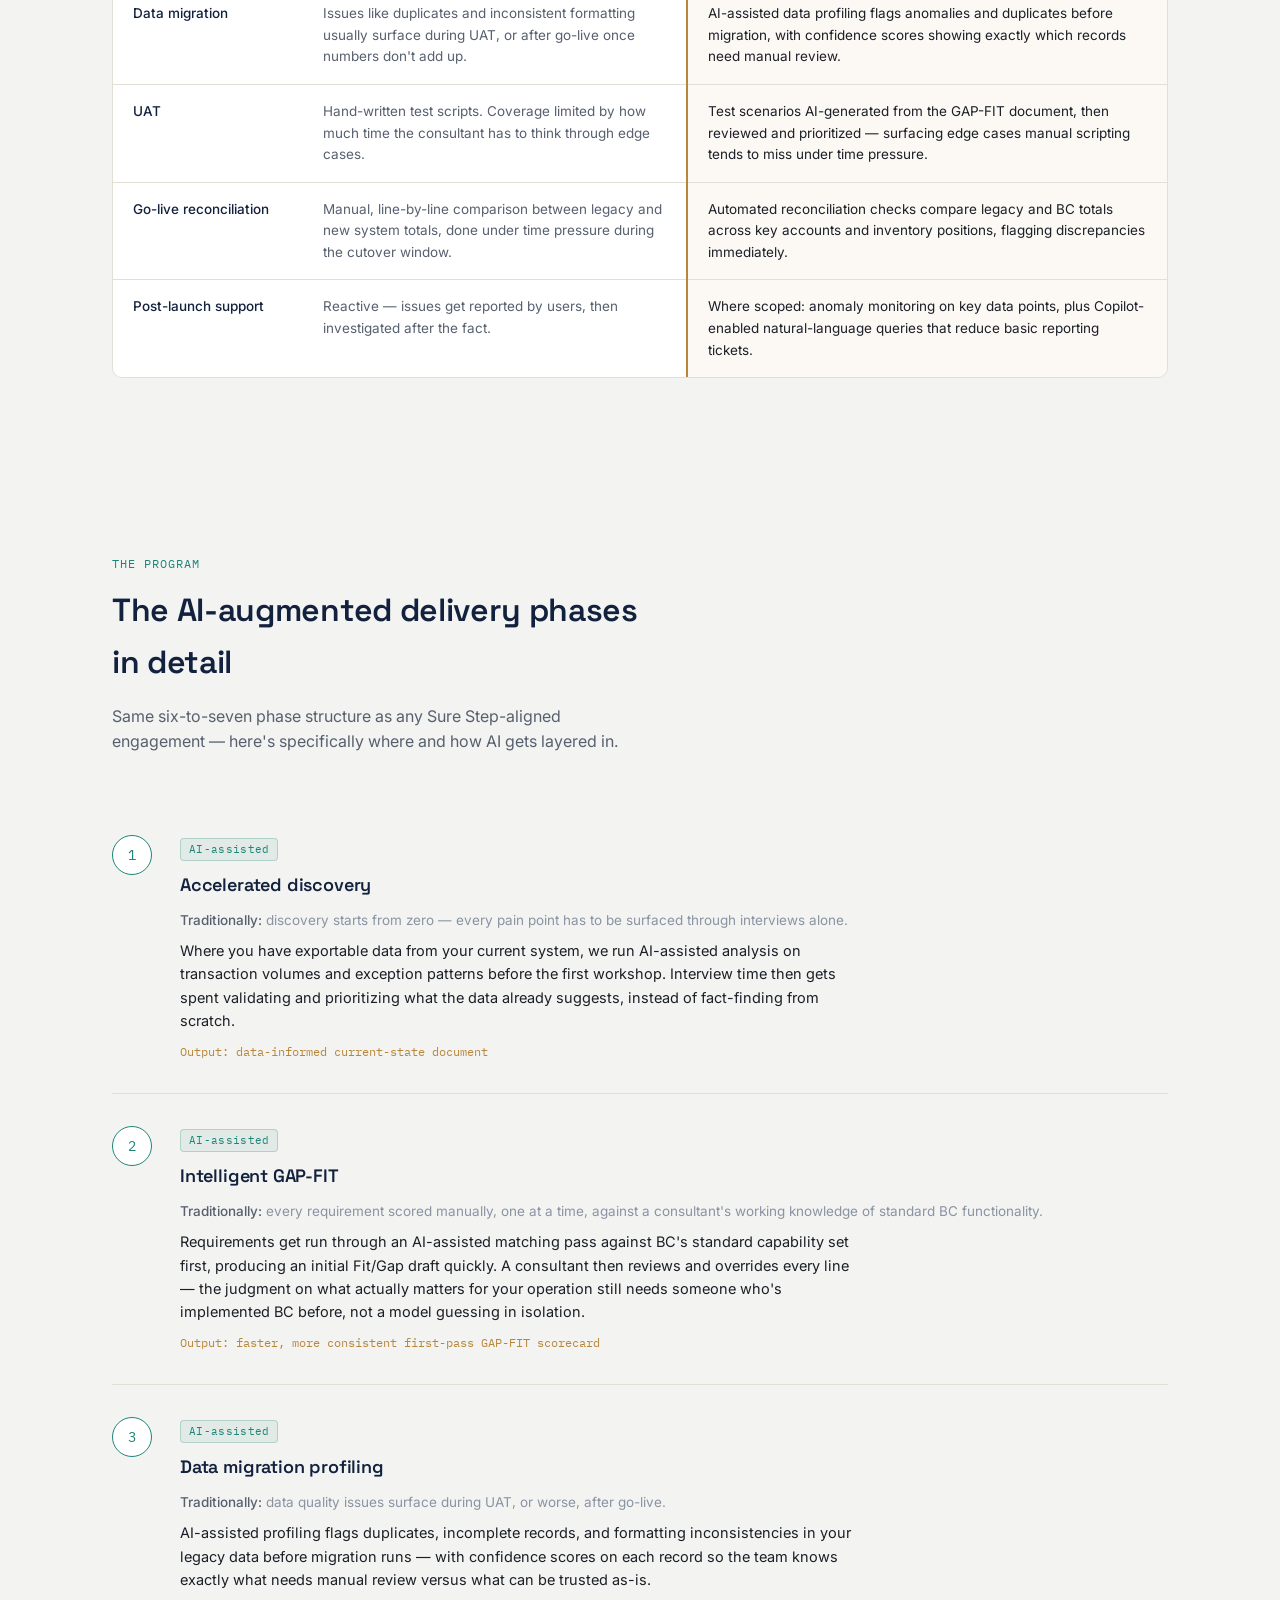
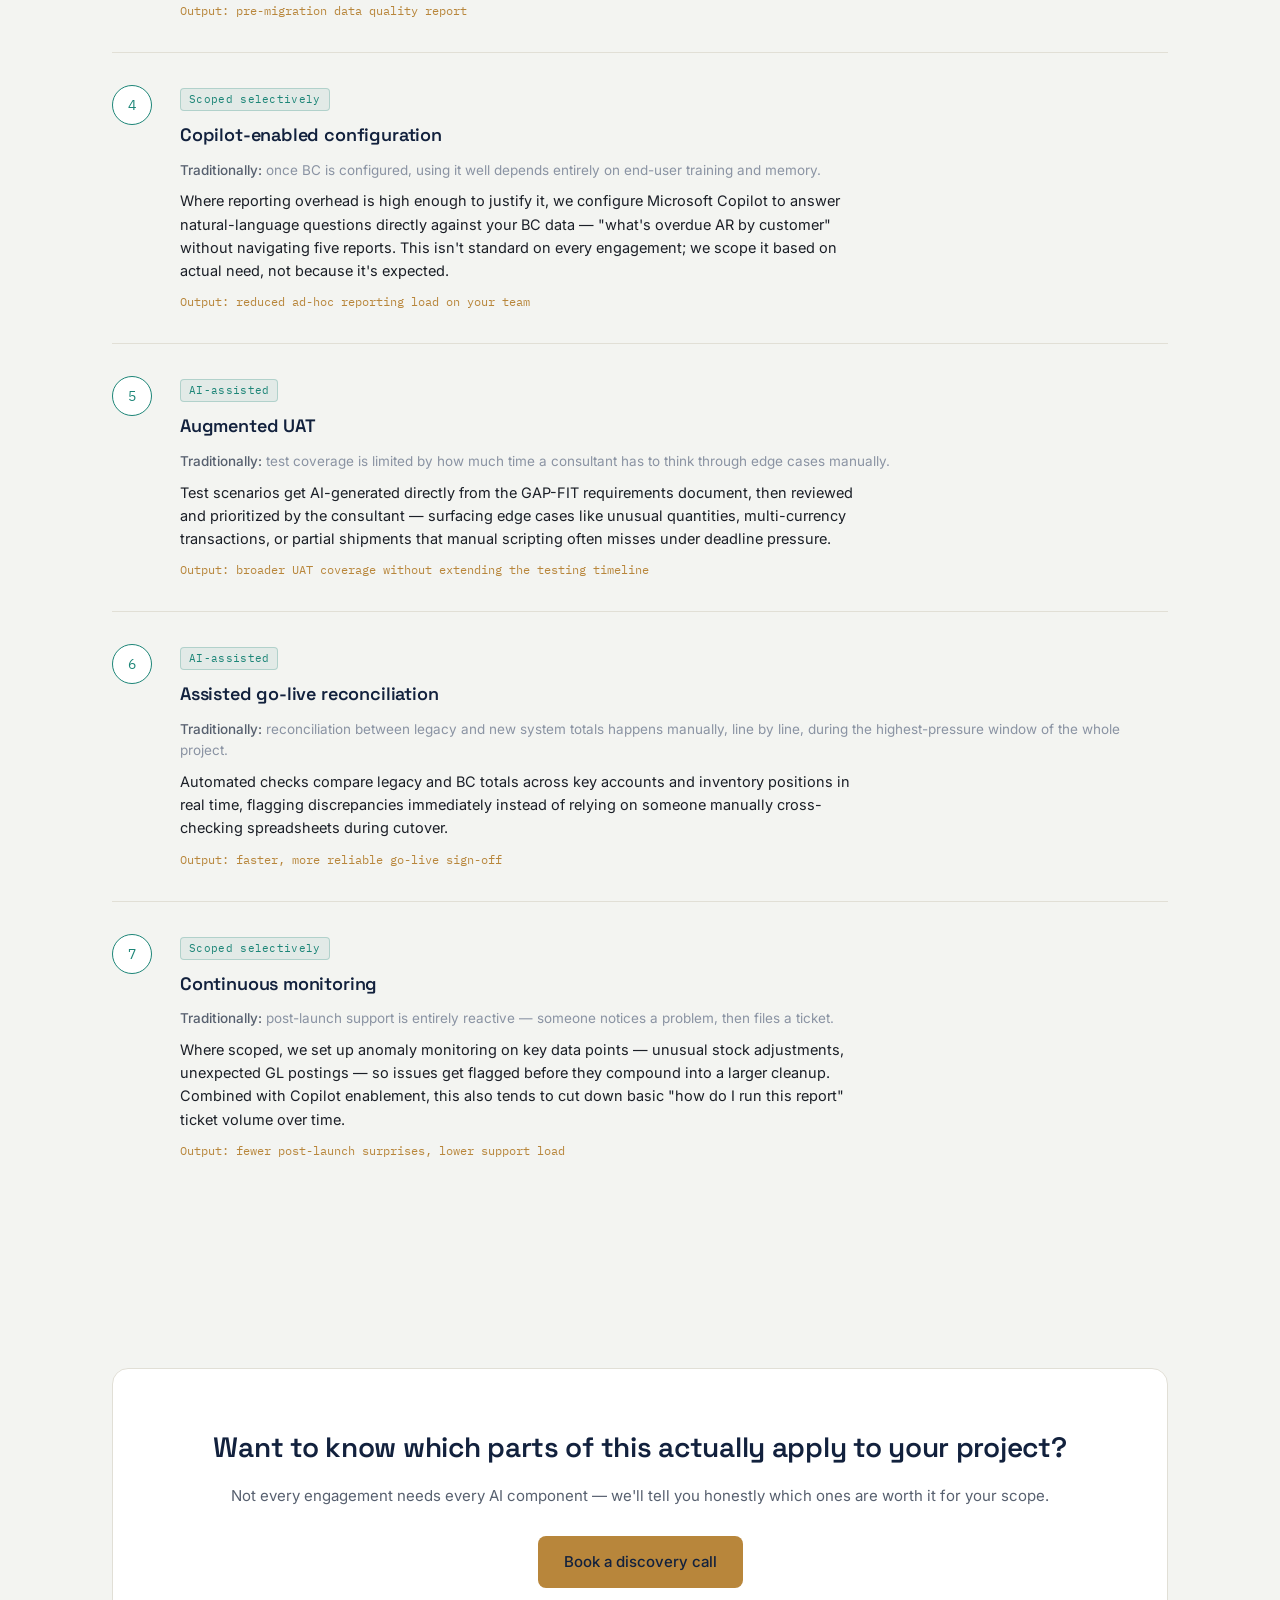
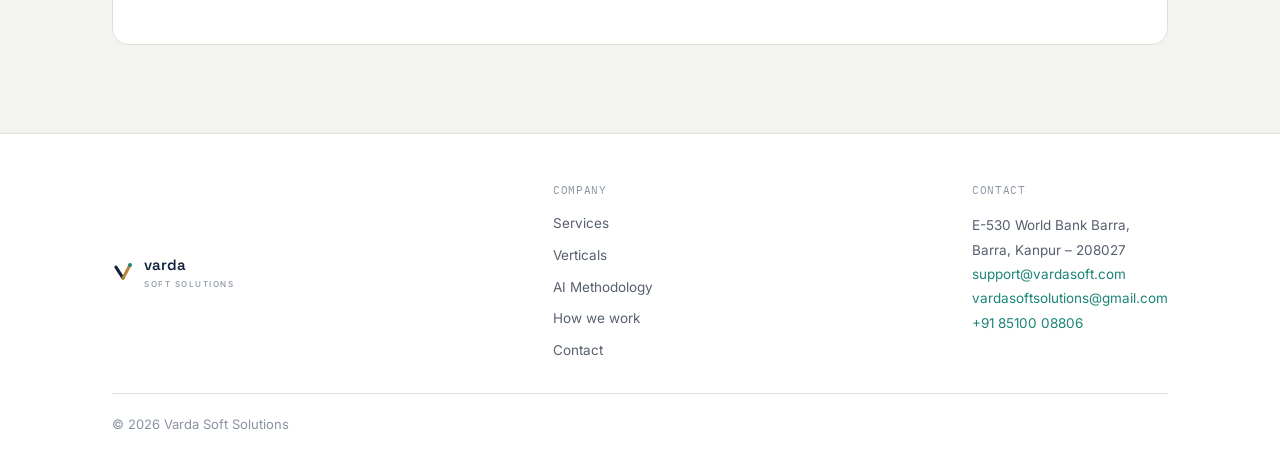
==== commit 868c573c: "Add files via upload" ====
--- a/ai-methodology.html
+++ b/ai-methodology.html
@@ -19,7 +19,10 @@
         <path d="M50 78 L82 18" stroke="#B8863B" stroke-width="14" stroke-linecap="round" fill="none"/>
         <circle cx="82" cy="18" r="9" fill="#1C8577"/>
       </svg>
-      <span class="brand-word">varda</span>
+      <div>
+        <span class="brand-word">varda</span>
+        <div class="brand-tagline">Soft Solutions</div>
+      </div>
     </div>
     <div class="navlinks">
       <a href="services.html">Services</a>
@@ -216,7 +219,10 @@
           <path d="M50 78 L82 18" stroke="#B8863B" stroke-width="14" stroke-linecap="round" fill="none"/>
           <circle cx="82" cy="18" r="9" fill="#1C8577"/>
         </svg>
-        <span class="brand-word" style="font-size:15px;">varda</span>
+        <div>
+          <span class="brand-word" style="font-size:15px;">varda</span>
+          <div class="brand-tagline" style="font-size:8px;">Soft Solutions</div>
+        </div>
       </div>
       <div>
         <div class="footer-col-label">Company</div>
--- a/styles.css
+++ b/styles.css
@@ -37,7 +37,8 @@
 .nav{display:flex;align-items:center;justify-content:space-between;padding:18px 32px;max-width:var(--wrap);margin:0 auto;}
 .brand{display:flex;align-items:center;gap:10px;}
 .brand svg{width:28px;height:28px;flex-shrink:0;}
-.brand-word{font-family:'Space Grotesk',sans-serif;font-weight:600;font-size:18px;color:var(--ink);}
+.brand-word{font-family:'Space Grotesk',sans-serif;font-weight:600;font-size:18px;color:var(--ink);line-height:1.1;}
+.brand-tagline{font-family:'Inter',sans-serif;font-weight:500;font-size:9px;letter-spacing:1.5px;color:var(--slate-light);text-transform:uppercase;margin-top:1px;}
 .navlinks{display:flex;gap:32px;font-size:14px;font-weight:500;color:var(--slate);}
 .navlinks a:hover, .navlinks a.active{color:var(--ink);}
 .navcta{
